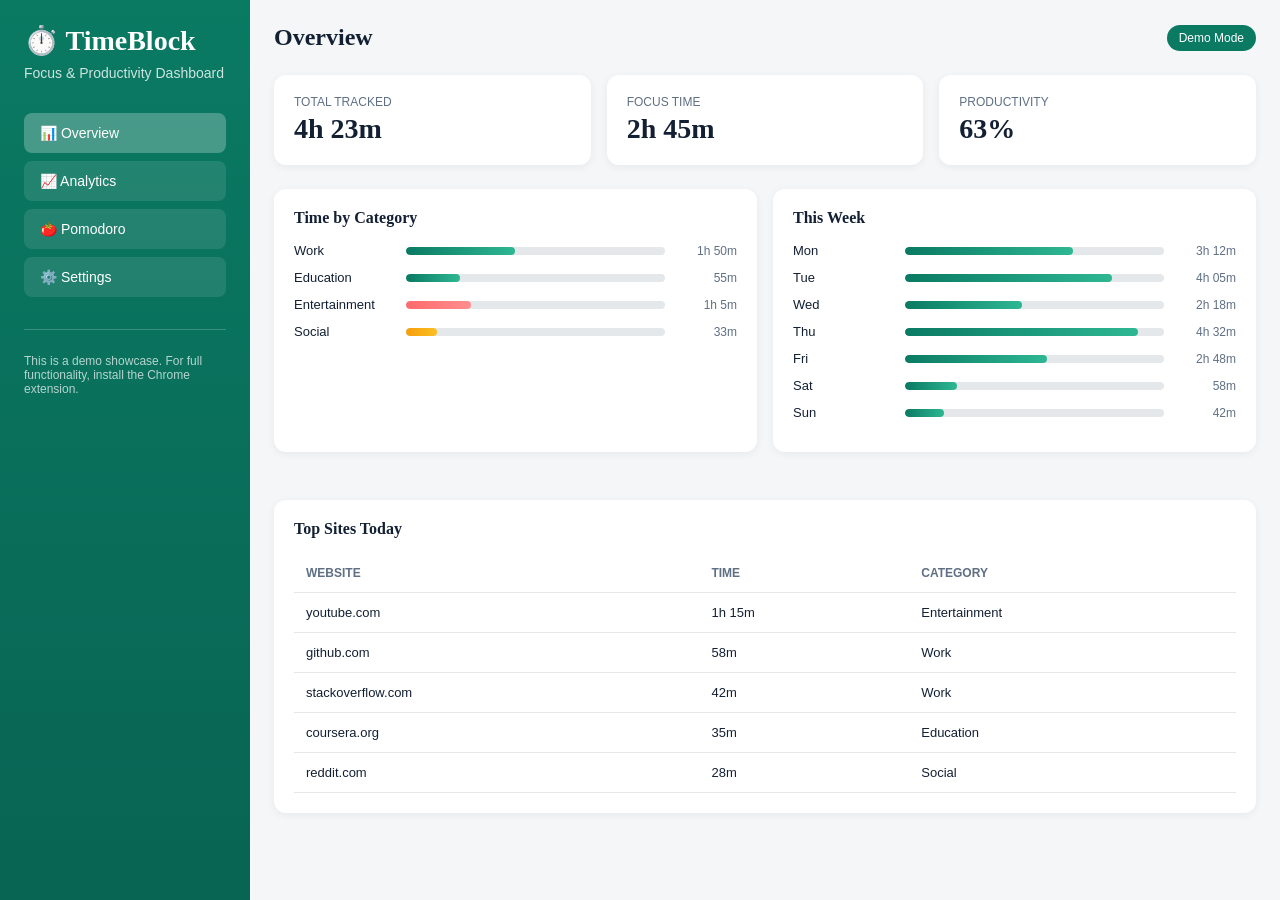
==== index.html @ 2fb963a6 "Add web dashboard for GitHub Pages" ====
<!DOCTYPE html>
<html lang="en">
<head>
  <meta charset="UTF-8">
  <meta name="viewport" content="width=device-width, initial-scale=1.0">
  <title>TimeBlock - Focus Dashboard</title>
  <link rel="stylesheet" href="styles.css">
  <style>
    * { box-sizing: border-box; margin: 0; padding: 0; }
    body { font-family: 'Trebuchet MS', sans-serif; background: #f4f6f8; color: #132033; }
    .web-shell { min-height: 100vh; display: grid; grid-template-columns: 250px 1fr; }
    .web-sidebar { background: linear-gradient(180deg, #0a7a63, #086453); padding: 24px; color: white; }
    .web-sidebar h1 { font-size: 28px; margin-bottom: 8px; }
    .web-sidebar p { opacity: 0.8; font-size: 14px; }
    .web-nav { margin-top: 32px; display: grid; gap: 8px; }
    .web-nav button { background: rgba(255,255,255,0.1); border: none; color: white; padding: 12px 16px; text-align: left; border-radius: 8px; cursor: pointer; font-size: 14px; transition: all 0.2s; }
    .web-nav button:hover, .web-nav button.active { background: rgba(255,255,255,0.25); }
    .web-main { padding: 24px; overflow-y: auto; }
    .web-header { display: flex; justify-content: space-between; align-items: center; margin-bottom: 24px; }
    .web-header h2 { font-size: 24px; }
    .web-badge { background: #0a7a63; color: white; padding: 6px 12px; border-radius: 20px; font-size: 12px; }
    .web-grid { display: grid; grid-template-columns: repeat(3, 1fr); gap: 16px; margin-bottom: 24px; }
    .web-card { background: white; padding: 20px; border-radius: 12px; box-shadow: 0 2px 8px rgba(0,0,0,0.06); }
    .web-card p { color: #5f6f84; font-size: 12px; text-transform: uppercase; margin-bottom: 4px; }
    .web-card h3 { font-size: 28px; }
    .web-panel { background: white; padding: 20px; border-radius: 12px; box-shadow: 0 2px 8px rgba(0,0,0,0.06); margin-bottom: 24px; }
    .web-panel h3 { font-size: 16px; margin-bottom: 16px; }
    .web-table { width: 100%; border-collapse: collapse; }
    .web-table th, .web-table td { text-align: left; padding: 12px; border-bottom: 1px solid #e5e8eb; }
    .web-table th { color: #5f6f84; font-size: 12px; text-transform: uppercase; }
    .web-bar { display: flex; align-items: center; gap: 12px; margin-bottom: 12px; }
    .web-bar-label { width: 100px; font-size: 13px; }
    .web-bar-track { flex: 1; height: 8px; background: #e5e8eb; border-radius: 4px; overflow: hidden; }
    .web-bar-fill { height: 100%; background: linear-gradient(90deg, #0a7a63, #2eb793); border-radius: 4px; }
    .web-bar-value { font-size: 12px; color: #5f6f84; width: 60px; text-align: right; }
    .web-tab { display: none; }
    .web-tab.active { display: block; }
    @media (max-width: 768px) {
      .web-shell { grid-template-columns: 1fr; }
      .web-sidebar { padding: 16px; }
      .web-grid { grid-template-columns: 1fr; }
    }
  </style>
</head>
<body>
<div class="web-shell">
  <aside class="web-sidebar">
    <h1>⏱️ TimeBlock</h1>
    <p>Focus & Productivity Dashboard</p>
    <nav class="web-nav">
      <button class="active" onclick="showTab('overview')">📊 Overview</button>
      <button onclick="showTab('analytics')">📈 Analytics</button>
      <button onclick="showTab('pomodoro')">🍅 Pomodoro</button>
      <button onclick="showTab('settings')">⚙️ Settings</button>
    </nav>
    <div style="margin-top: 32px; padding-top: 24px; border-top: 1px solid rgba(255,255,255,0.2);">
      <p style="font-size: 12px; opacity: 0.7;">This is a demo showcase. For full functionality, install the Chrome extension.</p>
    </div>
  </aside>

  <main class="web-main">
    <header class="web-header">
      <h2 id="pageTitle">Overview</h2>
      <span class="web-badge">Demo Mode</span>
    </header>

    <!-- Overview Tab -->
    <section id="overview" class="web-tab active">
      <div class="web-grid">
        <div class="web-card">
          <p>Total Tracked</p>
          <h3>4h 23m</h3>
        </div>
        <div class="web-card">
          <p>Focus Time</p>
          <h3>2h 45m</h3>
        </div>
        <div class="web-card">
          <p>Productivity</p>
          <h3>63%</h3>
        </div>
      </div>

      <div class="web-grid" style="grid-template-columns: 1fr 1fr;">
        <div class="web-panel">
          <h3>Time by Category</h3>
          <div class="web-bar">
            <span class="web-bar-label">Work</span>
            <div class="web-bar-track"><div class="web-bar-fill" style="width: 42%;"></div></div>
            <span class="web-bar-value">1h 50m</span>
          </div>
          <div class="web-bar">
            <span class="web-bar-label">Education</span>
            <div class="web-bar-track"><div class="web-bar-fill" style="width: 21%;"></div></div>
            <span class="web-bar-value">55m</span>
          </div>
          <div class="web-bar">
            <span class="web-bar-label">Entertainment</span>
            <div class="web-bar-track"><div class="web-bar-fill" style="width: 25%; background: linear-gradient(90deg, #ff6b6b, #ff8e8e);"></div></div>
            <span class="web-bar-value">1h 5m</span>
          </div>
          <div class="web-bar">
            <span class="web-bar-label">Social</span>
            <div class="web-bar-track"><div class="web-bar-fill" style="width: 12%; background: linear-gradient(90deg, #f59e0b, #fbbf24);"></div></div>
            <span class="web-bar-value">33m</span>
          </div>
        </div>

        <div class="web-panel">
          <h3>This Week</h3>
          <div class="web-bar"><span class="web-bar-label">Mon</span><div class="web-bar-track"><div class="web-bar-fill" style="width: 65%;"></div></div><span class="web-bar-value">3h 12m</span></div>
          <div class="web-bar"><span class="web-bar-label">Tue</span><div class="web-bar-track"><div class="web-bar-fill" style="width: 80%;"></div></div><span class="web-bar-value">4h 05m</span></div>
          <div class="web-bar"><span class="web-bar-label">Wed</span><div class="web-bar-track"><div class="web-bar-fill" style="width: 45%;"></div></div><span class="web-bar-value">2h 18m</span></div>
          <div class="web-bar"><span class="web-bar-label">Thu</span><div class="web-bar-track"><div class="web-bar-fill" style="width: 90%;"></div></div><span class="web-bar-value">4h 32m</span></div>
          <div class="web-bar"><span class="web-bar-label">Fri</span><div class="web-bar-track"><div class="web-bar-fill" style="width: 55%;"></div></div><span class="web-bar-value">2h 48m</span></div>
          <div class="web-bar"><span class="web-bar-label">Sat</span><div class="web-bar-track"><div class="web-bar-fill" style="width: 20%;"></div></div><span class="web-bar-value">58m</span></div>
          <div class="web-bar"><span class="web-bar-label">Sun</span><div class="web-bar-track"><div class="web-bar-fill" style="width: 15%;"></div></div><span class="web-bar-value">42m</span></div>
        </div>
      </div>

      <div class="web-panel">
        <h3>Top Sites Today</h3>
        <table class="web-table">
          <thead><tr><th>Website</th><th>Time</th><th>Category</th></tr></thead>
          <tbody>
            <tr><td>youtube.com</td><td>1h 15m</td><td>Entertainment</td></tr>
            <tr><td>github.com</td><td>58m</td><td>Work</td></tr>
            <tr><td>stackoverflow.com</td><td>42m</td><td>Work</td></tr>
            <tr><td>coursera.org</td><td>35m</td><td>Education</td></tr>
            <tr><td>reddit.com</td><td>28m</td><td>Social</td></tr>
          </tbody>
        </table>
      </div>
    </section>

    <!-- Analytics Tab -->
    <section id="analytics" class="web-tab">
      <div class="web-panel">
        <h3>Time Trend (Last 30 Days)</h3>
        <div style="height: 200px; display: flex; align-items: flex-end; gap: 4px; padding: 20px 0;">
          <div style="flex: 1; background: linear-gradient(180deg, #0a7a63, #0a7a6340); height: 60%; border-radius: 4px 4px 0 0;"></div>
          <div style="flex: 1; background: linear-gradient(180deg, #0a7a63, #0a7a6340); height: 80%; border-radius: 4px 4px 0 0;"></div>
          <div style="flex: 1; background: linear-gradient(180deg, #0a7a63, #0a7a6340); height: 45%; border-radius: 4px 4px 0 0;"></div>
          <div style="flex: 1; background: linear-gradient(180deg, #0a7a63, #0a7a6340); height: 90%; border-radius: 4px 4px 0 0;"></div>
          <div style="flex: 1; background: linear-gradient(180deg, #0a7a63, #0a7a6340); height: 55%; border-radius: 4px 4px 0 0;"></div>
          <div style="flex: 1; background: linear-gradient(180deg, #0a7a63, #0a7a6340); height: 70%; border-radius: 4px 4px 0 0;"></div>
          <div style="flex: 1; background: linear-gradient(180deg, #f59e0b, #f59e0b40); height: 85%; border-radius: 4px 4px 0 0;"></div>
          <div style="flex: 1; background: linear-gradient(180deg, #0a7a63, #0a7a6340); height: 50%; border-radius: 4px 4px 0 0;"></div>
          <div style="flex: 1; background: linear-gradient(180deg, #0a7a63, #0a7a6340); height: 95%; border-radius: 4px 4px 0 0;"></div>
          <div style="flex: 1; background: linear-gradient(180deg, #0a7a63, #0a7a6340); height: 65%; border-radius: 4px 4px 0 0;"></div>
        </div>
      </div>
      <div class="web-grid" style="grid-template-columns: 1fr 1fr;">
        <div class="web-panel">
          <h3>Top 5 Sites (All Time)</h3>
          <table class="web-table">
            <thead><tr><th>Site</th><th>Total Time</th></tr></thead>
            <tbody>
              <tr><td>youtube.com</td><td>24h 15m</td></tr>
              <tr><td>github.com</td><td>18h 42m</td></tr>
              <tr><td>stackoverflow.com</td><td>12h 08m</td></tr>
              <tr><td>gmail.com</td><td>8h 33m</td></tr>
              <tr><td>notion.so</td><td>6h 55m</td></tr>
            </tbody>
          </table>
        </div>
        <div class="web-panel">
          <h3>Daily Average</h3>
          <div style="text-align: center; padding: 20px;">
            <h1 style="font-size: 48px; color: #0a7a63;">3h 12m</h1>
            <p style="color: #5f6f84; margin-top: 8px;">per day</p>
          </div>
        </div>
      </div>
    </section>

    <!-- Pomodoro Tab -->
    <section id="pomodoro" class="web-tab">
      <div class="web-panel">
        <div style="text-align: center; padding: 40px;">
          <p style="color: #5f6f84; font-size: 14px;">Current Phase</p>
          <h1 style="font-size: 64px; margin: 16px 0;">25:00</h1>
          <p style="color: #0a7a63; font-size: 18px;">Cycle 3 - Work Sprint</p>
        </div>
        <div style="display: flex; justify-content: center; gap: 12px; margin-top: 24px;">
          <button style="background: #0a7a63; color: white; border: none; padding: 14px 28px; border-radius: 8px; font-size: 16px; cursor: pointer;">▶ Start</button>
          <button style="background: #e5e8eb; color: #132033; border: none; padding: 14px 28px; border-radius: 8px; font-size: 16px; cursor: pointer;">⏸ Pause</button>
          <button style="background: #e5e8eb; color: #132033; border: none; padding: 14px 28px; border-radius: 8px; font-size: 16px; cursor: pointer;">⏭ Skip</button>
        </div>
      </div>
      <div class="web-grid" style="grid-template-columns: 1fr 1fr 1fr;">
        <div class="web-card" style="text-align: center;">
          <p>Work</p>
          <h3>25m</h3>
        </div>
        <div class="web-card" style="text-align: center;">
          <p>Short Break</p>
          <h3>5m</h3>
        </div>
        <div class="web-card" style="text-align: center;">
          <p>Long Break</p>
          <h3>15m</h3>
        </div>
      </div>
    </section>

    <!-- Settings Tab -->
    <section id="settings" class="web-tab">
      <div class="web-panel">
        <h3>Pomodoro Settings</h3>
        <div class="web-grid" style="gap: 16px;">
          <div style="display: flex; align-items: center; justify-content: space-between; padding: 12px 0; border-bottom: 1px solid #e5e8eb;">
            <span>Work Duration (minutes)</span>
            <input type="number" value="25" style="width: 60px; padding: 8px; border: 1px solid #e5e8eb; border-radius: 6px;">
          </div>
          <div style="display: flex; align-items: center; justify-content: space-between; padding: 12px 0; border-bottom: 1px solid #e5e8eb;">
            <span>Short Break (minutes)</span>
            <input type="number" value="5" style="width: 60px; padding: 8px; border: 1px solid #e5e8eb; border-radius: 6px;">
          </div>
          <div style="display: flex; align-items: center; justify-content: space-between; padding: 12px 0; border-bottom: 1px solid #e5e8eb;">
            <span>Long Break (minutes)</span>
            <input type="number" value="15" style="width: 60px; padding: 8px; border: 1px solid #e5e8eb; border-radius: 6px;">
          </div>
          <div style="display: flex; align-items: center; justify-content: space-between; padding: 12px 0;">
            <span>Auto-start breaks</span>
            <input type="checkbox" checked style="width: 20px; height: 20px;">
          </div>
        </div>
      </div>
      <div class="web-panel">
        <h3>Data Management</h3>
        <div style="display: flex; gap: 12px;">
          <button style="background: #e5e8eb; border: none; padding: 12px 20px; border-radius: 8px; cursor: pointer;">📥 Export CSV</button>
          <button style="background: #fde8e8; color: #842121; border: none; padding: 12px 20px; border-radius: 8px; cursor: pointer;">🗑️ Clear All Data</button>
        </div>
      </div>
    </section>
  </main>
</div>

<script>
function showTab(tabName) {
  document.querySelectorAll('.web-tab').forEach(function(t){ t.classList.remove('active')});
  document.querySelectorAll('.web-nav button').forEach(function(b){ b.classList.remove('active')});
  document.getElementById(tabName).classList.add('active');
  if(event.target) event.target.classList.add('active');
  document.getElementById('pageTitle').textContent = tabName.charAt(0).toUpperCase() + tabName.slice(1);
}
</script>
</body>
</html>
---- styles.css ----
:root {
  --bg: #f4f6f8;
  --surface: #ffffff;
  --ink: #132033;
  --muted: #5f6f84;
  --line: #dbe2ea;
  --primary: #0a7a63;
  --primary-ink: #ffffff;
  --accent: #ff7a18;
  --danger: #c83a3a;
  --shadow: 0 12px 30px rgba(18, 31, 48, 0.08);
  --radius: 16px;
}

* {
  box-sizing: border-box;
}

body {
  margin: 0;
  color: var(--ink);
  background:
    radial-gradient(1200px 300px at -10% -10%, #e7f9f3 0, transparent 60%),
    radial-gradient(700px 240px at 110% 20%, #ffe9d7 0, transparent 70%),
    var(--bg);
  font-family: "Trebuchet MS", "Segoe UI", sans-serif;
}

h1,
h2,
h3,
h4 {
  margin: 0;
  font-family: "Palatino Linotype", "Times New Roman", serif;
}

p {
  margin: 0;
}

.eyebrow {
  font-size: 11px;
  letter-spacing: 0.12em;
  text-transform: uppercase;
  color: var(--muted);
}

.btn-primary,
.btn-secondary,
.btn-danger,
.ghost-btn,
.chip-btn {
  border: 0;
  border-radius: 12px;
  padding: 10px 12px;
  font: 600 13px "Trebuchet MS", sans-serif;
  cursor: pointer;
  transition: transform 0.16s ease, box-shadow 0.16s ease, background 0.16s ease;
}

.btn-primary {
  background: var(--primary);
  color: var(--primary-ink);
}

.btn-secondary,
.ghost-btn,
.chip-btn {
  background: #edf2f7;
  color: var(--ink);
}

.btn-danger {
  background: var(--danger);
  color: #fff;
}

.chip-danger {
  background: #fde8e8;
  color: #842121;
}

.btn-primary:hover,
.btn-secondary:hover,
.btn-danger:hover,
.ghost-btn:hover,
.chip-btn:hover {
  transform: translateY(-1px);
  box-shadow: 0 8px 20px rgba(20, 32, 50, 0.14);
}

.popup-body {
  width: 420px;
  min-height: 0;
  overflow: hidden;
}

.popup-shell {
  display: flex;
  flex-direction: column;
  gap: 8px;
  padding: 10px;
  max-height: none;
  overflow: visible;
}

.hero-card,
.pomodoro-card,
.stats-grid article,
.panel,
.metric-card,
.day-card,
.blocked-card {
  background: linear-gradient(165deg, rgba(255, 255, 255, 0.96), rgba(246, 250, 252, 0.96));
  border: 1px solid var(--line);
  border-radius: var(--radius);
  box-shadow: var(--shadow);
}

.hero-card {
  padding: 12px;
  display: flex;
  justify-content: space-between;
  align-items: center;
  gap: 8px;
}

.hero-card h1 {
  font-size: 18px;
}

.tab-nav {
  display: flex;
  gap: 4px;
}

.tab-btn {
  padding: 6px 12px;
  border: 0;
  border-radius: 8px;
  background: transparent;
  color: var(--muted);
  font: 500 12px "Trebuchet MS", sans-serif;
  cursor: pointer;
  transition: all 0.15s ease;
}

.tab-btn.active {
  background: var(--primary);
  color: #fff;
}

.tab-content {
  display: none;
}

.tab-content.active {
  display: grid;
  gap: 8px;
}

.popup-footer {
  padding: 8px 0;
  text-align: center;
  border-top: 1px solid var(--line);
}

.link-btn {
  background: none;
  border: none;
  color: var(--primary);
  font: 500 13px "Trebuchet MS", sans-serif;
  cursor: pointer;
  text-decoration: underline;
}

.stats-grid.mini {
  display: grid;
  grid-template-columns: repeat(3, 1fr);
  gap: 6px;
}

.stats-grid.mini article {
  padding: 8px;
  text-align: center;
}

.stats-grid.mini p {
  font-size: 10px;
}

.stats-grid.mini h2 {
  font-size: 16px;
}

.pomodoro-time.big {
  font-size: 36px;
  text-align: center;
  font-weight: 800;
}

.panel.centered {
  text-align: center;
  padding: 16px;
}

.inline-form.compact {
  display: flex;
  gap: 6px;
  flex-wrap: wrap;
}

.inline-form.compact input {
  flex: 1;
  min-width: 60px;
  padding: 8px;
}

.pomodoro-card {
  padding: 12px;
  display: grid;
  gap: 8px;
}

.pomodoro-head {
  display: flex;
  justify-content: space-between;
  color: var(--muted);
}

.pomodoro-time {
  text-align: center;
  font-size: 40px;
  font-weight: 800;
  letter-spacing: 0.04em;
}

.pomodoro-actions,
.pomodoro-presets,
.popup-footer-actions,
.inline-actions,
.toolbar-actions,
.inline-form,
.quick-row {
  display: flex;
  gap: 8px;
  flex-wrap: wrap;
}

.inline-form input {
  min-width: 0;
  flex: 1;
}

.limit-progress-wrap {
  margin-top: 8px;
  display: grid;
  gap: 6px;
}

.limit-progress {
  height: 9px;
  background: #e7eef4;
  border-radius: 999px;
  overflow: hidden;
}

.limit-progress span {
  display: block;
  height: 100%;
  width: 0;
  border-radius: 999px;
  background: linear-gradient(90deg, #0a7a63, #2eb793);
  transition: width 0.35s ease;
}

.limit-progress span.over {
  background: linear-gradient(90deg, #bc2d2d, #e45353);
}

.limit-progress span.warning {
  background: linear-gradient(90deg, #f59e0b, #fbbf24);
}

.limit-progress-wrap.limit-hit {
  animation: limitPulse 0.5s ease-in-out infinite;
}

@keyframes limitPulse {
  0%, 100% { transform: scale(1); }
  50% { transform: scale(1.02); }
}

.limit-progress-meta {
  display: flex;
  justify-content: space-between;
  gap: 8px;
  font-size: 12px;
  color: var(--muted);
}

.focus-inline {
  font-size: 13px;
  color: var(--muted);
}

.focus-active {
  color: var(--primary);
  font-weight: 600;
}

.stats-grid {
  display: grid;
  grid-template-columns: repeat(3, minmax(0, 1fr));
  gap: 8px;
}

.stats-grid article {
  padding: 10px;
}

.stats-grid p {
  font-size: 11px;
  color: var(--muted);
  text-transform: uppercase;
  letter-spacing: 0.06em;
}

.stats-grid h2 {
  font-size: 20px;
  margin-top: 5px;
}

.panel {
  padding: 12px;
}

.panel-head {
  margin-bottom: 8px;
  display: flex;
  justify-content: space-between;
  align-items: center;
  gap: 8px;
}

.panel-head h3 {
  font-size: 16px;
}

.list-block,
.bars-block {
  display: grid;
  gap: 6px;
}

.compact {
  max-height: 120px;
  overflow: hidden;
}

.big {
  min-height: 170px;
}

.site-row {
  display: grid;
  grid-template-columns: 1fr 86px 58px;
  align-items: center;
  gap: 8px;
}

.site-row-wide {
  grid-template-columns: 1fr 110px auto;
}

.site-meta h4 {
  font-size: 13px;
}

.site-meta p {
  color: var(--muted);
  font-size: 12px;
}

.site-rail {
  background: #ebf0f5;
  border-radius: 999px;
  height: 8px;
}

.site-rail span {
  display: block;
  height: 100%;
  border-radius: 999px;
  background: linear-gradient(90deg, var(--primary), #2eb793);
}

.site-time {
  text-align: right;
  font-size: 12px;
  color: var(--muted);
}

.site-row .btn-secondary {
  padding: 7px 10px;
  font-size: 12px;
}

.category-row {
  display: grid;
  gap: 4px;
}

.category-top {
  display: flex;
  justify-content: space-between;
  font-size: 12px;
  color: var(--muted);
}

.category-bar {
  height: 9px;
  border-radius: 999px;
  background: #ecf1f5;
}

.category-bar span {
  display: block;
  height: 100%;
  border-radius: 999px;
  background: linear-gradient(90deg, #ff7a18, #ffbb4a);
}

.empty {
  color: var(--muted);
  font-size: 12px;
}

.dashboard-shell {
  display: grid;
  grid-template-columns: 250px 1fr;
  min-height: 100vh;
}

.dashboard-sidebar {
  padding: 18px;
  border-right: 1px solid var(--line);
  background: linear-gradient(180deg, rgba(255, 255, 255, 0.9), rgba(242, 247, 251, 0.95));
}

.brand-block p {
  color: var(--muted);
  margin-bottom: 6px;
}

.brand-block h1 {
  font-size: 22px;
}

.nav-stack {
  margin-top: 18px;
  display: grid;
  gap: 6px;
}

.nav-link {
  text-align: left;
  border: 0;
  border-radius: 10px;
  padding: 11px 12px;
  background: transparent;
  color: var(--muted);
  font: 600 13px "Trebuchet MS", sans-serif;
  cursor: pointer;
}

.nav-link.active,
.nav-link:hover {
  background: #e8f4ef;
  color: var(--primary);
}

.dashboard-main {
  padding: 14px;
  display: grid;
  grid-template-rows: auto 1fr;
  gap: 10px;
}

.dashboard-topbar {
  display: flex;
  justify-content: space-between;
  align-items: center;
}

.tab-content {
  display: none;
  overflow: auto;
  padding-right: 6px;
}

.tab-content.active {
  display: grid;
  gap: 10px;
  align-content: start;
}

.grid-2,
.grid-3 {
  display: grid;
  gap: 10px;
}

.grid-2 {
  grid-template-columns: repeat(2, minmax(0, 1fr));
}

.grid-3 {
  grid-template-columns: repeat(3, minmax(0, 1fr));
}

.metric-card {
  padding: 12px;
}

.metric-card p {
  color: var(--muted);
  font-size: 12px;
  text-transform: uppercase;
}

.metric-card h3 {
  margin-top: 4px;
  font-size: 28px;
}

.table-wrap {
  overflow-x: auto;
}

table {
  width: 100%;
  border-collapse: collapse;
  font-size: 13px;
}

th,
td {
  text-align: left;
  border-bottom: 1px solid var(--line);
  padding: 9px 6px;
}

th {
  color: var(--muted);
  font-weight: 600;
}

.form-grid {
  display: grid;
  gap: 10px;
}

.form-grid label,
.checkbox-row {
  display: grid;
  gap: 6px;
  color: var(--muted);
  font-size: 13px;
}

.picker-field {
  cursor: pointer;
  border: 1px solid var(--line);
  border-radius: 12px;
  padding: 8px;
  background: #f8fbfd;
  transition: border-color 0.16s ease, box-shadow 0.16s ease;
}

.picker-field:hover {
  border-color: #b9c8d6;
  box-shadow: 0 6px 14px rgba(24, 40, 62, 0.08);
}

.picker-field input {
  margin-top: 4px;
}

input,
select {
  border: 1px solid var(--line);
  background: #fff;
  border-radius: 10px;
  padding: 10px;
  color: var(--ink);
}

.week-view {
  display: grid;
  grid-template-columns: repeat(7, minmax(0, 1fr));
  gap: 8px;
}

.day-card {
  padding: 10px;
  text-align: center;
}

.day-card p,
.day-card span {
  color: var(--muted);
  font-size: 12px;
}

.day-card h4 {
  font-size: 24px;
  margin: 6px 0;
}

.chips {
  display: flex;
  flex-wrap: wrap;
  gap: 8px;
  margin-top: 8px;
}

.chip {
  display: inline-flex;
  align-items: center;
  gap: 8px;
  border: 1px solid var(--line);
  border-radius: 999px;
  padding: 7px 10px;
  background: #fff;
  font-size: 12px;
}

.chip button {
  border: 0;
  background: transparent;
  color: var(--muted);
  cursor: pointer;
}

.tabs-grid {
  display: grid;
  grid-template-columns: repeat(auto-fill, minmax(170px, 1fr));
  gap: 8px;
}

.tab-card {
  border: 1px solid var(--line);
  border-radius: 12px;
  padding: 10px;
  background: linear-gradient(180deg, #ffffff, #f7fbfd);
  display: grid;
  gap: 6px;
}

.tab-domain {
  font-size: 12px;
  color: var(--muted);
}

.tab-card h4 {
  font-size: 16px;
}

.tab-card span {
  font-size: 12px;
  color: var(--muted);
}

.blocked-body {
  min-height: 100vh;
  display: grid;
  place-items: center;
  padding: 20px;
}

.blocked-card {
  width: min(560px, 100%);
  padding: 22px;
  text-align: center;
}

.blocked-card h1 {
  margin-top: 10px;
  font-size: 36px;
}

.blocked-domain {
  margin-top: 8px;
  color: var(--primary);
  font-weight: 700;
}

.blocked-timer-wrap {
  margin: 20px 0;
  padding: 16px;
  border: 1px solid var(--line);
  border-radius: 12px;
  background: #f6fbf9;
}

.blocked-timer-wrap p {
  color: var(--muted);
  font-size: 12px;
  text-transform: uppercase;
}

.blocked-timer-wrap h2 {
  margin-top: 8px;
  font-size: 46px;
}

.blocked-actions {
  display: flex;
  justify-content: center;
  gap: 8px;
}

.challenge-card {
  margin: 8px 0 4px;
  padding: 12px;
  border: 1px solid #cdd8e3;
  border-radius: 12px;
  background: linear-gradient(180deg, #ffffff, #f6fafc);
  display: grid;
  gap: 6px;
}

.challenge-title {
  font-family: "Palatino Linotype", "Times New Roman", serif;
  font-size: 18px;
  color: #203449;
}

.challenge-text {
  color: var(--muted);
  font-size: 12px;
}

.challenge-prompt {
  font-size: 20px;
  font-weight: 700;
  color: #0a7a63;
}

.coach-scene {
  position: relative;
  height: 190px;
  margin: 14px 0 10px;
  border: 1px dashed #c7d4df;
  border-radius: 12px;
  background: linear-gradient(180deg, #f4fbff 0%, #edf6f5 62%, #ebf2f0 100%);
  overflow: hidden;
}

.room-glow {
  position: absolute;
  width: 210px;
  height: 120px;
  left: 18px;
  top: 12px;
  border-radius: 999px;
  background: radial-gradient(circle, rgba(255, 255, 255, 0.9), rgba(255, 255, 255, 0));
}

.desk {
  position: absolute;
  left: 20px;
  right: 20px;
  bottom: 30px;
  height: 14px;
  border-radius: 8px;
  background: linear-gradient(90deg, #7f8ca0, #6f7d92);
}

.chair {
  position: absolute;
  left: 50%;
  bottom: 44px;
  width: 86px;
  height: 64px;
  transform: translateX(-50%);
  border-radius: 20px 20px 14px 14px;
  background: linear-gradient(180deg, #9fa9b9, #7f8a9c);
  z-index: 1;
}

.laptop {
  position: absolute;
  left: calc(50% + 34px);
  bottom: 46px;
  width: 70px;
  height: 44px;
  border-radius: 8px;
  background: linear-gradient(160deg, #d7dde8, #aeb8c9);
  transform: perspective(220px) rotateY(-18deg);
  box-shadow: 0 7px 16px rgba(26, 40, 58, 0.18);
}

.coffee {
  position: absolute;
  left: calc(50% - 96px);
  bottom: 48px;
  width: 22px;
  height: 20px;
  border-radius: 4px 4px 8px 8px;
  background: #f7fafc;
  border: 2px solid #b6c4d1;
}

.coffee::after {
  content: "";
  position: absolute;
  right: -8px;
  top: 4px;
  width: 8px;
  height: 8px;
  border: 2px solid #b6c4d1;
  border-left: 0;
  border-radius: 0 8px 8px 0;
}

.coffee i {
  position: absolute;
  top: -12px;
  width: 6px;
  height: 12px;
  border-radius: 10px;
  border: 1px solid rgba(119, 134, 152, 0.5);
  border-bottom: 0;
  animation: steam 1.8s ease-in-out infinite;
}

.coffee i:first-child {
  left: 3px;
}

.coffee i:last-child {
  left: 11px;
  animation-delay: 0.5s;
}

.person {
  position: absolute;
  left: 50%;
  bottom: 42px;
  transform: translateX(-50%);
  animation: coachBounce 2.8s ease-in-out infinite;
  z-index: 2;
}

.head {
  position: relative;
  display: block;
  width: 44px;
  height: 48px;
  margin: 0 auto;
  border-radius: 44% 44% 48% 48%;
  background: linear-gradient(180deg, #f7d6b8, #ecc2a0);
  border: 2px solid #d7a983;
}

.eye {
  position: absolute;
  top: 18px;
  width: 6px;
  height: 6px;
  border-radius: 50%;
  background: #223;
  animation: eyeMove 2.4s ease-in-out infinite;
}

.eye.left {
  left: 12px;
}

.eye.right {
  right: 12px;
}

.mouth {
  position: absolute;
  left: 50%;
  bottom: 11px;
  width: 12px;
  height: 5px;
  transform: translateX(-50%);
  border-bottom: 2px solid #8d5d44;
  border-radius: 0 0 10px 10px;
}

.neck {
  display: block;
  width: 10px;
  height: 7px;
  margin: -1px auto 0;
  background: #e2b796;
  border-radius: 4px;
}

.torso {
  display: block;
  width: 60px;
  height: 52px;
  margin: 0 auto;
  border-radius: 16px 16px 12px 12px;
  background: linear-gradient(180deg, #0c8168, #086453);
  box-shadow: inset 0 -7px 14px rgba(0, 0, 0, 0.1);
}

.arm,
.leg {
  position: absolute;
  display: block;
  background: #0a6f5a;
}

.arm {
  top: 57px;
  width: 14px;
  height: 34px;
  border-radius: 10px;
}

.arm-left {
  left: -4px;
  transform: rotate(24deg);
}

.arm-right {
  right: -4px;
  transform: rotate(-18deg);
}

.leg {
  top: 92px;
  width: 15px;
  height: 36px;
  border-radius: 10px;
  background: #44506a;
}

.leg-left {
  left: 13px;
}

.leg-right {
  right: 13px;
}

.bubble {
  position: absolute;
  right: 12px;
  top: 12px;
  max-width: 220px;
  padding: 8px 10px;
  border-radius: 10px;
  background: #fff;
  border: 1px solid #c9d8e4;
  color: #2a3e55;
  font-size: 12px;
  box-shadow: 0 8px 18px rgba(20, 30, 48, 0.12);
}

@keyframes eyeMove {
  0%,
  100% { transform: translateX(0); }
  25% { transform: translateX(-1px); }
  60% { transform: translateX(1px); }
}

@keyframes coachBounce {
  0%,
  100% { transform: translateX(-50%) translateY(0); }
  50% { transform: translateX(-50%) translateY(-3px); }
}

@keyframes steam {
  0% { transform: translateY(0) scale(0.9); opacity: 0.35; }
  60% { transform: translateY(-6px) scale(1); opacity: 0.8; }
  100% { transform: translateY(-10px) scale(1.04); opacity: 0; }
}

.tips-list {
  margin: 16px 0 0;
  padding-left: 18px;
  text-align: left;
  color: var(--muted);
  display: grid;
  gap: 6px;
}

@media (max-width: 980px) {
  .dashboard-shell {
    grid-template-columns: 1fr;
  }

  .dashboard-sidebar {
    border-right: 0;
    border-bottom: 1px solid var(--line);
  }

  .nav-stack {
    grid-template-columns: repeat(3, minmax(0, 1fr));
  }

  .grid-2,
  .grid-3 {
    grid-template-columns: 1fr;
  }

  .week-view {
    grid-template-columns: repeat(3, minmax(0, 1fr));
  }
}
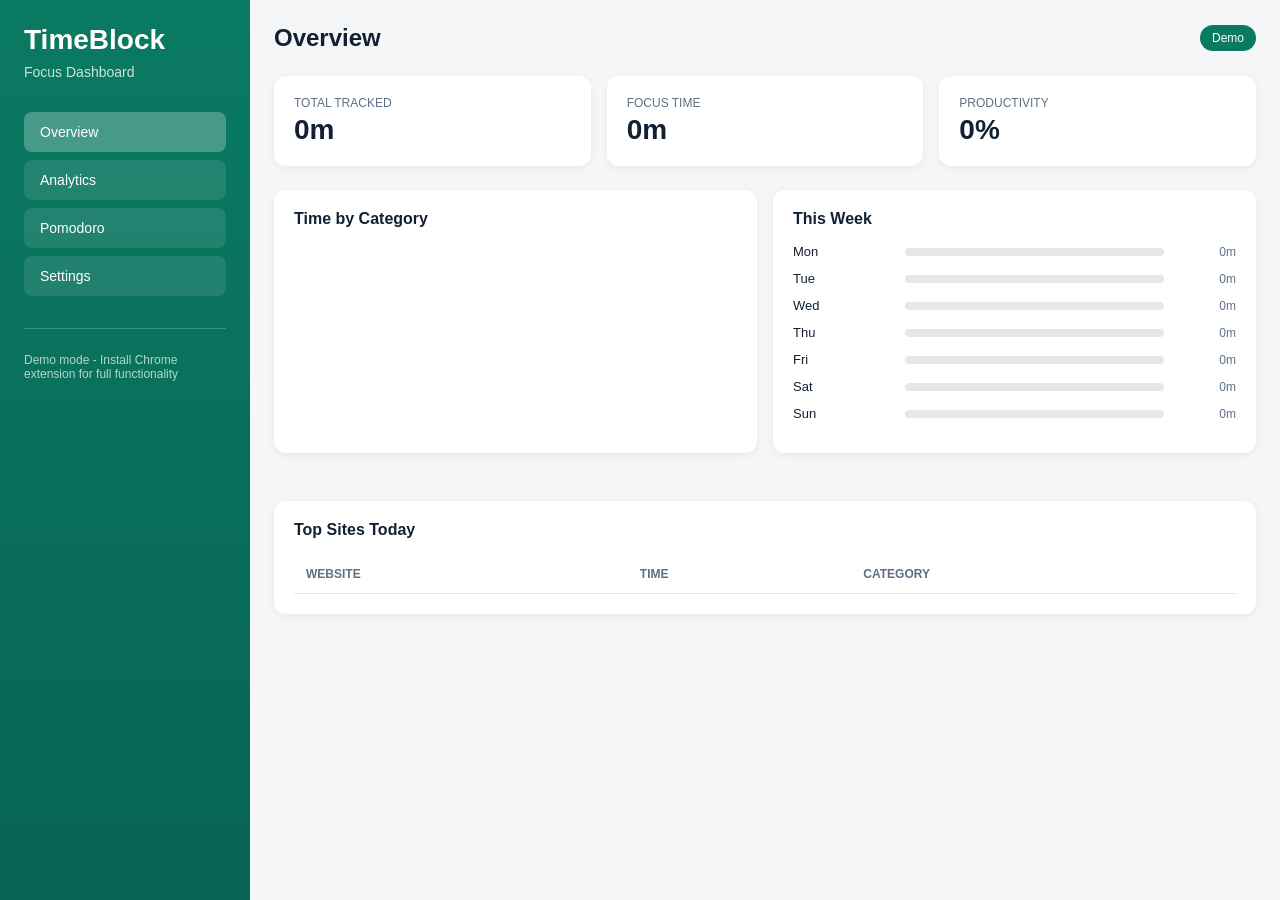
==== commit 87b771cd: "Add web dashboard for GitHub Pages" ====
--- a/index.html
+++ b/index.html
@@ -4,7 +4,6 @@
   <meta charset="UTF-8">
   <meta name="viewport" content="width=device-width, initial-scale=1.0">
   <title>TimeBlock - Focus Dashboard</title>
-  <link rel="stylesheet" href="styles.css">
   <style>
     * { box-sizing: border-box; margin: 0; padding: 0; }
     body { font-family: 'Trebuchet MS', sans-serif; background: #f4f6f8; color: #132033; }
@@ -35,6 +34,19 @@
     .web-bar-value { font-size: 12px; color: #5f6f84; width: 60px; text-align: right; }
     .web-tab { display: none; }
     .web-tab.active { display: block; }
+    .web-timer-display { font-size: 72px; font-weight: 800; text-align: center; color: #0a7a63; margin: 20px 0; }
+    .web-timer-phase { text-align: center; font-size: 16px; color: #5f6f84; margin-bottom: 20px; }
+    .web-timer-phase span { color: #0a7a63; font-weight: 600; }
+    .web-timer-buttons { display: flex; justify-content: center; gap: 12px; margin-top: 24px; }
+    .web-timer-btn { padding: 14px 28px; border: none; border-radius: 8px; font-size: 16px; cursor: pointer; transition: all 0.2s; }
+    .web-timer-btn.primary { background: #0a7a63; color: white; }
+    .web-timer-btn.secondary { background: #e5e8eb; color: #132033; }
+    .web-timer-btn:hover { transform: translateY(-2px); box-shadow: 0 4px 12px rgba(0,0,0,0.15); }
+    .web-input { padding: 10px 14px; border: 1px solid #e5e8eb; border-radius: 8px; font-size: 14px; width: 100%; }
+    .web-input:focus { outline: none; border-color: #0a7a63; }
+    .web-form-group { margin-bottom: 16px; }
+    .web-form-group label { display: block; margin-bottom: 6px; font-size: 13px; color: #5f6f84; }
+    .web-save-btn { background: #0a7a63; color: white; border: none; padding: 12px 24px; border-radius: 8px; cursor: pointer; font-size: 14px; }
     @media (max-width: 768px) {
       .web-shell { grid-template-columns: 1fr; }
       .web-sidebar { padding: 16px; }
@@ -45,23 +57,23 @@
 <body>
 <div class="web-shell">
   <aside class="web-sidebar">
-    <h1>⏱️ TimeBlock</h1>
-    <p>Focus & Productivity Dashboard</p>
+    <h1>TimeBlock</h1>
+    <p>Focus Dashboard</p>
     <nav class="web-nav">
-      <button class="active" onclick="showTab('overview')">📊 Overview</button>
-      <button onclick="showTab('analytics')">📈 Analytics</button>
-      <button onclick="showTab('pomodoro')">🍅 Pomodoro</button>
-      <button onclick="showTab('settings')">⚙️ Settings</button>
+      <button class="active" data-tab="overview">Overview</button>
+      <button data-tab="analytics">Analytics</button>
+      <button data-tab="pomodoro">Pomodoro</button>
+      <button data-tab="settings">Settings</button>
     </nav>
     <div style="margin-top: 32px; padding-top: 24px; border-top: 1px solid rgba(255,255,255,0.2);">
-      <p style="font-size: 12px; opacity: 0.7;">This is a demo showcase. For full functionality, install the Chrome extension.</p>
+      <p style="font-size: 12px; opacity: 0.7;">Demo mode - Install Chrome extension for full functionality</p>
     </div>
   </aside>
 
   <main class="web-main">
     <header class="web-header">
       <h2 id="pageTitle">Overview</h2>
-      <span class="web-badge">Demo Mode</span>
+      <span class="web-badge">Demo</span>
     </header>
 
     <!-- Overview Tab -->
@@ -69,52 +81,26 @@
       <div class="web-grid">
         <div class="web-card">
           <p>Total Tracked</p>
-          <h3>4h 23m</h3>
+          <h3 id="totalTime">0h 0m</h3>
         </div>
         <div class="web-card">
           <p>Focus Time</p>
-          <h3>2h 45m</h3>
+          <h3 id="focusTime">0h 0m</h3>
         </div>
         <div class="web-card">
           <p>Productivity</p>
-          <h3>63%</h3>
+          <h3 id="productivity">0%</h3>
         </div>
       </div>
 
       <div class="web-grid" style="grid-template-columns: 1fr 1fr;">
         <div class="web-panel">
           <h3>Time by Category</h3>
-          <div class="web-bar">
-            <span class="web-bar-label">Work</span>
-            <div class="web-bar-track"><div class="web-bar-fill" style="width: 42%;"></div></div>
-            <span class="web-bar-value">1h 50m</span>
-          </div>
-          <div class="web-bar">
-            <span class="web-bar-label">Education</span>
-            <div class="web-bar-track"><div class="web-bar-fill" style="width: 21%;"></div></div>
-            <span class="web-bar-value">55m</span>
-          </div>
-          <div class="web-bar">
-            <span class="web-bar-label">Entertainment</span>
-            <div class="web-bar-track"><div class="web-bar-fill" style="width: 25%; background: linear-gradient(90deg, #ff6b6b, #ff8e8e);"></div></div>
-            <span class="web-bar-value">1h 5m</span>
-          </div>
-          <div class="web-bar">
-            <span class="web-bar-label">Social</span>
-            <div class="web-bar-track"><div class="web-bar-fill" style="width: 12%; background: linear-gradient(90deg, #f59e0b, #fbbf24);"></div></div>
-            <span class="web-bar-value">33m</span>
-          </div>
-        </div>
-
+          <div id="categoryBars"></div>
+        </div>
         <div class="web-panel">
           <h3>This Week</h3>
-          <div class="web-bar"><span class="web-bar-label">Mon</span><div class="web-bar-track"><div class="web-bar-fill" style="width: 65%;"></div></div><span class="web-bar-value">3h 12m</span></div>
-          <div class="web-bar"><span class="web-bar-label">Tue</span><div class="web-bar-track"><div class="web-bar-fill" style="width: 80%;"></div></div><span class="web-bar-value">4h 05m</span></div>
-          <div class="web-bar"><span class="web-bar-label">Wed</span><div class="web-bar-track"><div class="web-bar-fill" style="width: 45%;"></div></div><span class="web-bar-value">2h 18m</span></div>
-          <div class="web-bar"><span class="web-bar-label">Thu</span><div class="web-bar-track"><div class="web-bar-fill" style="width: 90%;"></div></div><span class="web-bar-value">4h 32m</span></div>
-          <div class="web-bar"><span class="web-bar-label">Fri</span><div class="web-bar-track"><div class="web-bar-fill" style="width: 55%;"></div></div><span class="web-bar-value">2h 48m</span></div>
-          <div class="web-bar"><span class="web-bar-label">Sat</span><div class="web-bar-track"><div class="web-bar-fill" style="width: 20%;"></div></div><span class="web-bar-value">58m</span></div>
-          <div class="web-bar"><span class="web-bar-label">Sun</span><div class="web-bar-track"><div class="web-bar-fill" style="width: 15%;"></div></div><span class="web-bar-value">42m</span></div>
+          <div id="weekBars"></div>
         </div>
       </div>
 
@@ -122,13 +108,7 @@
         <h3>Top Sites Today</h3>
         <table class="web-table">
           <thead><tr><th>Website</th><th>Time</th><th>Category</th></tr></thead>
-          <tbody>
-            <tr><td>youtube.com</td><td>1h 15m</td><td>Entertainment</td></tr>
-            <tr><td>github.com</td><td>58m</td><td>Work</td></tr>
-            <tr><td>stackoverflow.com</td><td>42m</td><td>Work</td></tr>
-            <tr><td>coursera.org</td><td>35m</td><td>Education</td></tr>
-            <tr><td>reddit.com</td><td>28m</td><td>Social</td></tr>
-          </tbody>
+          <tbody id="topSitesTable"></tbody>
         </table>
       </div>
     </section>
@@ -136,38 +116,21 @@
     <!-- Analytics Tab -->
     <section id="analytics" class="web-tab">
       <div class="web-panel">
-        <h3>Time Trend (Last 30 Days)</h3>
-        <div style="height: 200px; display: flex; align-items: flex-end; gap: 4px; padding: 20px 0;">
-          <div style="flex: 1; background: linear-gradient(180deg, #0a7a63, #0a7a6340); height: 60%; border-radius: 4px 4px 0 0;"></div>
-          <div style="flex: 1; background: linear-gradient(180deg, #0a7a63, #0a7a6340); height: 80%; border-radius: 4px 4px 0 0;"></div>
-          <div style="flex: 1; background: linear-gradient(180deg, #0a7a63, #0a7a6340); height: 45%; border-radius: 4px 4px 0 0;"></div>
-          <div style="flex: 1; background: linear-gradient(180deg, #0a7a63, #0a7a6340); height: 90%; border-radius: 4px 4px 0 0;"></div>
-          <div style="flex: 1; background: linear-gradient(180deg, #0a7a63, #0a7a6340); height: 55%; border-radius: 4px 4px 0 0;"></div>
-          <div style="flex: 1; background: linear-gradient(180deg, #0a7a63, #0a7a6340); height: 70%; border-radius: 4px 4px 0 0;"></div>
-          <div style="flex: 1; background: linear-gradient(180deg, #f59e0b, #f59e0b40); height: 85%; border-radius: 4px 4px 0 0;"></div>
-          <div style="flex: 1; background: linear-gradient(180deg, #0a7a63, #0a7a6340); height: 50%; border-radius: 4px 4px 0 0;"></div>
-          <div style="flex: 1; background: linear-gradient(180deg, #0a7a63, #0a7a6340); height: 95%; border-radius: 4px 4px 0 0;"></div>
-          <div style="flex: 1; background: linear-gradient(180deg, #0a7a63, #0a7a6340); height: 65%; border-radius: 4px 4px 0 0;"></div>
-        </div>
+        <h3>Time Trend (Last 7 Days)</h3>
+        <div id="trendBars" style="display: flex; align-items: flex-end; gap: 8px; height: 150px; padding: 20px 0;"></div>
       </div>
       <div class="web-grid" style="grid-template-columns: 1fr 1fr;">
         <div class="web-panel">
-          <h3>Top 5 Sites (All Time)</h3>
+          <h3>Top Sites (All Time)</h3>
           <table class="web-table">
             <thead><tr><th>Site</th><th>Total Time</th></tr></thead>
-            <tbody>
-              <tr><td>youtube.com</td><td>24h 15m</td></tr>
-              <tr><td>github.com</td><td>18h 42m</td></tr>
-              <tr><td>stackoverflow.com</td><td>12h 08m</td></tr>
-              <tr><td>gmail.com</td><td>8h 33m</td></tr>
-              <tr><td>notion.so</td><td>6h 55m</td></tr>
-            </tbody>
+            <tbody id="topSitesAll"></tbody>
           </table>
         </div>
         <div class="web-panel">
           <h3>Daily Average</h3>
-          <div style="text-align: center; padding: 20px;">
-            <h1 style="font-size: 48px; color: #0a7a63;">3h 12m</h1>
+          <div style="text-align: center; padding: 40px;">
+            <h1 id="dailyAvg" style="font-size: 48px; color: #0a7a63;">0h 0m</h1>
             <p style="color: #5f6f84; margin-top: 8px;">per day</p>
           </div>
         </div>
@@ -177,29 +140,27 @@
     <!-- Pomodoro Tab -->
     <section id="pomodoro" class="web-tab">
       <div class="web-panel">
-        <div style="text-align: center; padding: 40px;">
-          <p style="color: #5f6f84; font-size: 14px;">Current Phase</p>
-          <h1 style="font-size: 64px; margin: 16px 0;">25:00</h1>
-          <p style="color: #0a7a63; font-size: 18px;">Cycle 3 - Work Sprint</p>
-        </div>
-        <div style="display: flex; justify-content: center; gap: 12px; margin-top: 24px;">
-          <button style="background: #0a7a63; color: white; border: none; padding: 14px 28px; border-radius: 8px; font-size: 16px; cursor: pointer;">▶ Start</button>
-          <button style="background: #e5e8eb; color: #132033; border: none; padding: 14px 28px; border-radius: 8px; font-size: 16px; cursor: pointer;">⏸ Pause</button>
-          <button style="background: #e5e8eb; color: #132033; border: none; padding: 14px 28px; border-radius: 8px; font-size: 16px; cursor: pointer;">⏭ Skip</button>
+        <p class="web-timer-phase">Current Phase: <span id="pomoPhase">Ready</span></p>
+        <div class="web-timer-display" id="pomoTimer">25:00</div>
+        <div class="web-timer-buttons">
+          <button class="web-timer-btn primary" id="pomoStart">Start</button>
+          <button class="web-timer-btn secondary" id="pomoPause">Pause</button>
+          <button class="web-timer-btn secondary" id="pomoSkip">Skip</button>
+          <button class="web-timer-btn secondary" id="pomoStop">Stop</button>
         </div>
       </div>
       <div class="web-grid" style="grid-template-columns: 1fr 1fr 1fr;">
         <div class="web-card" style="text-align: center;">
           <p>Work</p>
-          <h3>25m</h3>
+          <h3 id="workDuration">25m</h3>
         </div>
         <div class="web-card" style="text-align: center;">
           <p>Short Break</p>
-          <h3>5m</h3>
+          <h3 id="shortBreak">5m</h3>
         </div>
         <div class="web-card" style="text-align: center;">
           <p>Long Break</p>
-          <h3>15m</h3>
+          <h3 id="longBreak">15m</h3>
         </div>
       </div>
     </section>
@@ -208,30 +169,25 @@
     <section id="settings" class="web-tab">
       <div class="web-panel">
         <h3>Pomodoro Settings</h3>
-        <div class="web-grid" style="gap: 16px;">
-          <div style="display: flex; align-items: center; justify-content: space-between; padding: 12px 0; border-bottom: 1px solid #e5e8eb;">
-            <span>Work Duration (minutes)</span>
-            <input type="number" value="25" style="width: 60px; padding: 8px; border: 1px solid #e5e8eb; border-radius: 6px;">
-          </div>
-          <div style="display: flex; align-items: center; justify-content: space-between; padding: 12px 0; border-bottom: 1px solid #e5e8eb;">
-            <span>Short Break (minutes)</span>
-            <input type="number" value="5" style="width: 60px; padding: 8px; border: 1px solid #e5e8eb; border-radius: 6px;">
-          </div>
-          <div style="display: flex; align-items: center; justify-content: space-between; padding: 12px 0; border-bottom: 1px solid #e5e8eb;">
-            <span>Long Break (minutes)</span>
-            <input type="number" value="15" style="width: 60px; padding: 8px; border: 1px solid #e5e8eb; border-radius: 6px;">
-          </div>
-          <div style="display: flex; align-items: center; justify-content: space-between; padding: 12px 0;">
-            <span>Auto-start breaks</span>
-            <input type="checkbox" checked style="width: 20px; height: 20px;">
-          </div>
-        </div>
+        <div class="web-form-group">
+          <label>Work Duration (minutes)</label>
+          <input type="number" class="web-input" id="settingWork" value="25" min="1" max="90">
+        </div>
+        <div class="web-form-group">
+          <label>Short Break (minutes)</label>
+          <input type="number" class="web-input" id="settingShort" value="5" min="1" max="30">
+        </div>
+        <div class="web-form-group">
+          <label>Long Break (minutes)</label>
+          <input type="number" class="web-input" id="settingLong" value="15" min="1" max="60">
+        </div>
+        <button class="web-save-btn" id="saveSettings">Save Settings</button>
       </div>
       <div class="web-panel">
-        <h3>Data Management</h3>
+        <h3>Data</h3>
         <div style="display: flex; gap: 12px;">
-          <button style="background: #e5e8eb; border: none; padding: 12px 20px; border-radius: 8px; cursor: pointer;">📥 Export CSV</button>
-          <button style="background: #fde8e8; color: #842121; border: none; padding: 12px 20px; border-radius: 8px; cursor: pointer;">🗑️ Clear All Data</button>
+          <button class="web-save-btn" style="background: #e5e8eb; color: #132033;" id="exportData">Export CSV</button>
+          <button class="web-save-btn" style="background: #fde8e8; color: #842121;" id="clearData">Clear All Data</button>
         </div>
       </div>
     </section>
@@ -239,13 +195,232 @@
 </div>
 
 <script>
-function showTab(tabName) {
-  document.querySelectorAll('.web-tab').forEach(function(t){ t.classList.remove('active')});
-  document.querySelectorAll('.web-nav button').forEach(function(b){ b.classList.remove('active')});
-  document.getElementById(tabName).classList.add('active');
-  if(event.target) event.target.classList.add('active');
-  document.getElementById('pageTitle').textContent = tabName.charAt(0).toUpperCase() + tabName.slice(1);
-}
+const STORAGE_KEY = 'timeblock_data';
+const SETTINGS_KEY = 'timeblock_settings';
+
+let data = JSON.parse(localStorage.getItem(STORAGE_KEY) || '{}');
+let settings = JSON.parse(localStorage.getItem(SETTINGS_KEY) || '{"work":25,"shortBreak":5,"longBreak":15}');
+
+let pomoState = { running: false, paused: false, phase: 'work', timeLeft: settings.work * 60, cycle: 1 };
+let pomoInterval = null;
+
+function saveData() {
+  localStorage.setItem(STORAGE_KEY, JSON.stringify(data));
+}
+
+function saveSettings() {
+  localStorage.setItem(SETTINGS_KEY, JSON.stringify(settings));
+}
+
+function formatTime(seconds) {
+  const h = Math.floor(seconds / 3600);
+  const m = Math.floor((seconds % 3600) / 60);
+  return h > 0 ? `${h}h ${m}m` : `${m}m`;
+}
+
+function formatTimer(seconds) {
+  const m = Math.floor(seconds / 60);
+  const s = seconds % 60;
+  return `${String(m).padStart(2,'0')}:${String(s).padStart(2,'0')}`;
+}
+
+function renderOverview() {
+  const today = new Date().toISOString().split('T')[0];
+  const todayData = data[today] || {};
+  
+  let total = 0, focus = 0;
+  const cats = { Work: 0, Education: 0, Entertainment: 0, Social: 0, Other: 0 };
+  const sites = [];
+  
+  for (const site of Object.values(todayData)) {
+    total += site.total_time || 0;
+    if (site.category === 'Work' || site.category === 'Education') focus += site.total_time || 0;
+    cats[site.category] = (cats[site.category] || 0) + (site.total_time || 0);
+    sites.push({ domain: site.domain, time: site.total_time, category: site.category });
+  }
+  
+  const prod = total > 0 ? Math.round((focus / total) * 100) : 0;
+  
+  document.getElementById('totalTime').textContent = formatTime(total);
+  document.getElementById('focusTime').textContent = formatTime(focus);
+  document.getElementById('productivity').textContent = prod + '%';
+  
+  const catContainer = document.getElementById('categoryBars');
+  catContainer.innerHTML = '';
+  for (const [cat, time] of Object.entries(cats)) {
+    if (time > 0) {
+      const pct = Math.round((time / total) * 100);
+      catContainer.innerHTML += `<div class="web-bar"><span class="web-bar-label">${cat}</span><div class="web-bar-track"><div class="web-bar-fill" style="width:${pct}%"></div></div><span class="web-bar-value">${formatTime(time)}</span></div>`;
+    }
+  }
+  
+  const weekContainer = document.getElementById('weekBars');
+  weekContainer.innerHTML = '';
+  const days = ['Mon','Tue','Wed','Thu','Fri','Sat','Sun'];
+  for (let i = 0; i < 7; i++) {
+    const d = new Date();
+    d.setDate(d.getDate() - (6 - i));
+    const key = d.toISOString().split('T')[0];
+    const time = Object.values(data[key] || {}).reduce((s, x) => s + (x.total_time || 0), 0);
+    const pct = total > 0 ? Math.round((time / total) * 100) : 0;
+    weekContainer.innerHTML += `<div class="web-bar"><span class="web-bar-label">${days[i]}</span><div class="web-bar-track"><div class="web-bar-fill" style="width:${pct}%"></div></div><span class="web-bar-value">${formatTime(time)}</span></div>`;
+  }
+  
+  const tableBody = document.getElementById('topSitesTable');
+  sites.sort((a,b) => b.time - a.time).slice(0,5).forEach(s => {
+    tableBody.innerHTML += `<tr><td>${s.domain}</td><td>${formatTime(s.time)}</td><td>${s.category}</td></tr>`;
+  });
+}
+
+function renderAnalytics() {
+  let total = 0, days = 0;
+  const trendContainer = document.getElementById('trendBars');
+  trendContainer.innerHTML = '';
+  
+  for (let i = 6; i >= 0; i--) {
+    const d = new Date();
+    d.setDate(d.getDate() - i);
+    const key = d.toISOString().split('T')[0];
+    const time = Object.values(data[key] || {}).reduce((s, x) => s + (x.total_time || 0), 0);
+    total += time;
+    days++;
+    const maxH = 120;
+    const h = Math.min(time / 60, maxH);
+    const pct = Math.round((h / maxH) * 100);
+    const label = d.toLocaleDateString(undefined, { weekday: 'short' });
+    trendContainer.innerHTML += `<div style="flex:1; display:flex; flex-direction:column; align-items:center;"><div style="width:100%; height:${pct}%; background:linear-gradient(180deg,#0a7a63,#0a7a6340); border-radius:4px 4px 0 0; min-height:4px;"></div><span style="font-size:10px;color:#5f6f84;margin-top:4px;">${label}</span></div>`;
+  }
+  
+  document.getElementById('dailyAvg').textContent = formatTime(days > 0 ? Math.floor(total / days) : 0);
+  
+  const allSites = {};
+  for (const dayData of Object.values(data)) {
+    for (const site of Object.values(dayData)) {
+      allSites[site.domain] = (allSites[site.domain] || 0) + (site.total_time || 0);
+    }
+  }
+  const sorted = Object.entries(allSites).sort((a,b) => b[1] - a[1]).slice(0,5);
+  const sitesBody = document.getElementById('topSitesAll');
+  sitesBody.innerHTML = '';
+  sorted.forEach(([domain, time]) => {
+    sitesBody.innerHTML += `<tr><td>${domain}</td><td>${formatTime(time)}</td></tr>`;
+  });
+}
+
+function renderPomodoro() {
+  document.getElementById('workDuration').textContent = settings.work + 'm';
+  document.getElementById('shortBreak').textContent = settings.shortBreak + 'm';
+  document.getElementById('longBreak').textContent = settings.longBreak + 'm';
+  updatePomodoroDisplay();
+}
+
+function updatePomodoroDisplay() {
+  document.getElementById('pomoTimer').textContent = formatTimer(pomoState.timeLeft);
+  const labels = { work: 'Work Sprint', shortBreak: 'Short Break', longBreak: 'Long Break' };
+  document.getElementById('pomoPhase').textContent = pomoState.running ? labels[pomoState.phase] : 'Ready';
+  document.getElementById('pomoStart').textContent = pomoState.paused ? 'Resume' : (pomoState.running ? 'Running' : 'Start');
+}
+
+function startPomodoro() {
+  if (pomoState.paused) {
+    pomoState.paused = false;
+  } else {
+    pomoState.running = true;
+    pomoState.phase = 'work';
+    pomoState.timeLeft = settings.work * 60;
+  }
+  pomoInterval = setInterval(() => {
+    if (!pomoState.paused && pomoState.running) {
+      pomoState.timeLeft--;
+      if (pomoState.timeLeft <= 0) {
+        if (pomoState.phase === 'work') {
+          pomoState.phase = pomoState.cycle % 4 === 0 ? 'longBreak' : 'shortBreak';
+          pomoState.timeLeft = (pomoState.phase === 'longBreak' ? settings.longBreak : settings.shortBreak) * 60;
+          if (pomoState.phase === 'shortBreak') pomoState.cycle++;
+        } else {
+          pomoState.phase = 'work';
+          pomoState.timeLeft = settings.work * 60;
+        }
+      }
+      updatePomodoroDisplay();
+    }
+  }, 1000);
+  updatePomodoroDisplay();
+}
+
+function pausePomodoro() {
+  pomoState.paused = true;
+  updatePomodoroDisplay();
+}
+
+function skipPomodoro() {
+  if (pomoState.phase === 'work') {
+    pomoState.phase = pomoState.cycle % 4 === 0 ? 'longBreak' : 'shortBreak';
+    pomoState.timeLeft = (pomoState.phase === 'longBreak' ? settings.longBreak : settings.shortBreak) * 60;
+  } else {
+    pomoState.phase = 'work';
+    pomoState.timeLeft = settings.work * 60;
+  }
+  updatePomodoroDisplay();
+}
+
+function stopPomodoro() {
+  clearInterval(pomoInterval);
+  pomoState = { running: false, paused: false, phase: 'work', timeLeft: settings.work * 60, cycle: 1 };
+  updatePomodoroDisplay();
+}
+
+document.querySelectorAll('.web-nav button').forEach(btn => {
+  btn.addEventListener('click', () => {
+    document.querySelectorAll('.web-nav button').forEach(b => b.classList.remove('active'));
+    document.querySelectorAll('.web-tab').forEach(t => t.classList.remove('active'));
+    btn.classList.add('active');
+    document.getElementById(btn.dataset.tab).classList.add('active');
+    document.getElementById('pageTitle').textContent = btn.textContent;
+  });
+});
+
+document.getElementById('pomoStart').addEventListener('click', startPomodoro);
+document.getElementById('pomoPause').addEventListener('click', pausePomodoro);
+document.getElementById('pomoSkip').addEventListener('click', skipPomodoro);
+document.getElementById('pomoStop').addEventListener('click', stopPomodoro);
+
+document.getElementById('saveSettings').addEventListener('click', () => {
+  settings.work = parseInt(document.getElementById('settingWork').value) || 25;
+  settings.shortBreak = parseInt(document.getElementById('settingShort').value) || 5;
+  settings.longBreak = parseInt(document.getElementById('settingLong').value) || 15;
+  saveSettings();
+  if (!pomoState.running) pomoState.timeLeft = settings.work * 60;
+  renderPomodoro();
+  alert('Settings saved!');
+});
+
+document.getElementById('clearData').addEventListener('click', () => {
+  if (confirm('Clear all data?')) {
+    data = {};
+    saveData();
+    renderOverview();
+    renderAnalytics();
+  }
+});
+
+document.getElementById('exportData').addEventListener('click', () => {
+  let csv = 'Date,Domain,Path,TimeSeconds,Category\n';
+  for (const [date, dayData] of Object.entries(data)) {
+    for (const site of Object.values(dayData)) {
+      csv += `${date},"${site.domain}","${site.path}",${site.total_time},${site.category}\n`;
+    }
+  }
+  const blob = new Blob([csv], { type: 'text/csv' });
+  const a = document.createElement('a');
+  a.href = URL.createObjectURL(blob);
+  a.download = 'timeblock-export.csv';
+  a.click();
+});
+
+renderOverview();
+renderAnalytics();
+renderPomodoro();
 </script>
 </body>
 </html>
